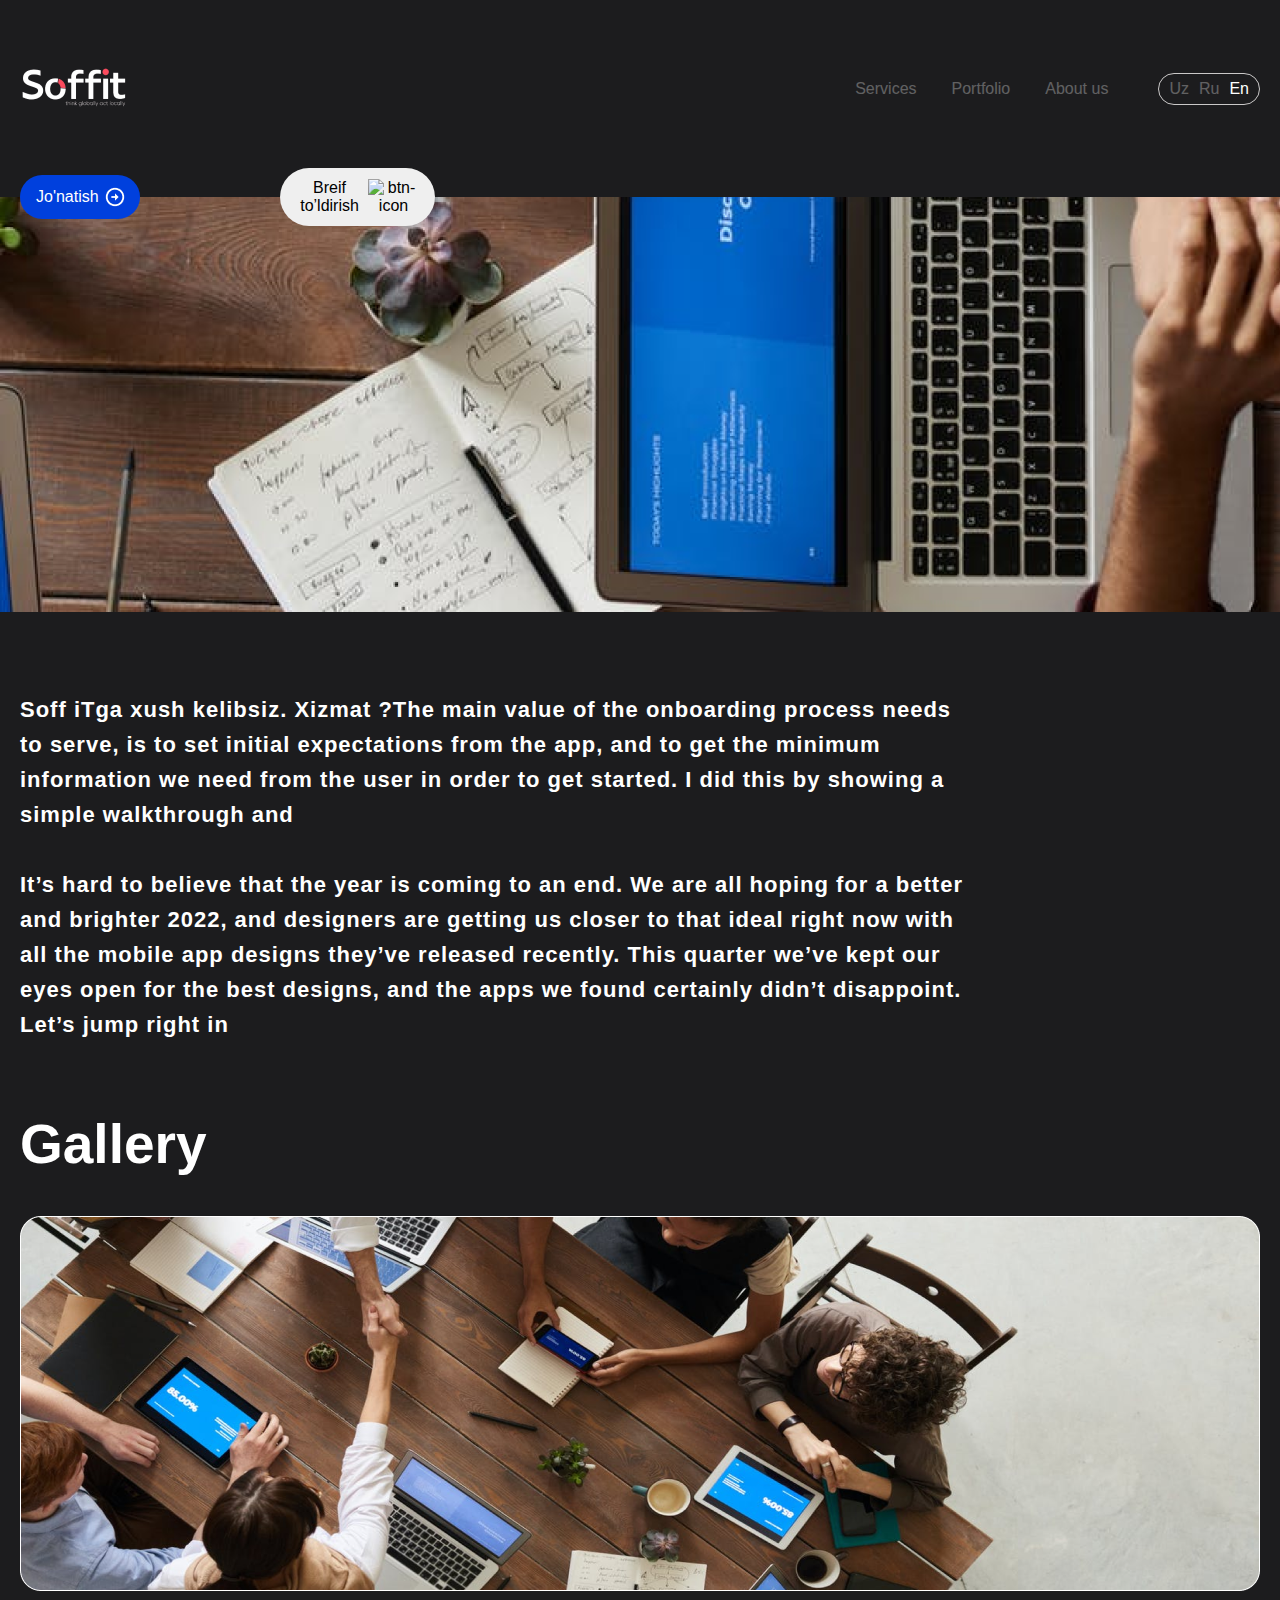
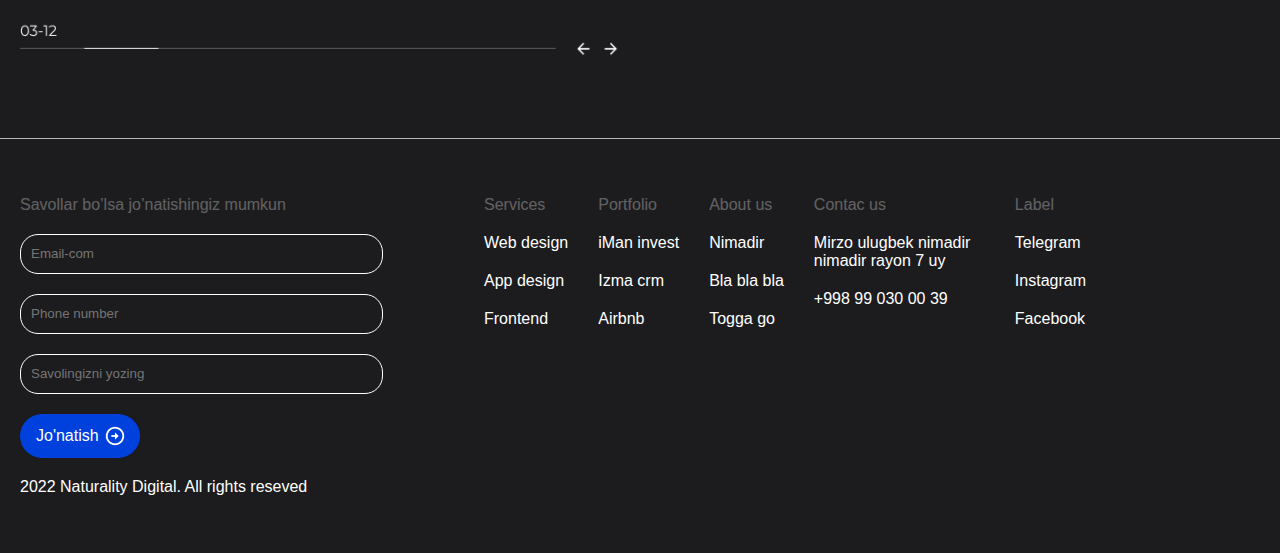
==== Pages/about.html @ 896dc00e "loiha" ====
<!DOCTYPE html>
<html lang="en">
  <head>
    <meta charset="UTF-8" />
    <meta name="viewport" content="width=device-width, initial-scale=1.0" />
    <link rel="stylesheet" href="../style/Style.css" />
    <title>Soffit</title>
  </head>
  <body>
    <div class="container">
      <header>
        <div class="content">
          <div class="logo">
            <a href="#">
              <img src="../img/logo.png" alt="site_logo" />
            </a>
          </div>
          <div class="headrer_col">
            <nav>
              <ul>
                <li><a href="#"> Services </a></li>
                <li><a href="#"> Portfolio </a></li>
                <li><a href="#"> About us </a></li>
              </ul>
            </nav>
            <div class="lang">
              <span>Uz</span>
              <span>Ru</span>
              <span class="lang_item">En</span>
            </div>
          </div>
        </div>
      </header>
      <main class="home-main">
        <div class="main-content">
          <button class="btn">
            Jo'natish
            <img src="../img/btn.png" alt="btn-icon" />
          </button>
          <button class="btn-whit">
            Breif to’ldirish
            <img src="../img/fr.png" alt="btn-icon" />
          </button>
        </div>
        <div class="main-about-img"></div>
        <div class="main-about-title">
          <div class="main-text">
            <p>
              Soff iTga xush kelibsiz. Xizmat ?The main value of the onboarding
              process needs to serve, is to set initial expectations from the
              app, and to get the minimum information we need from the user in
              order to get started. I did this by showing a simple walkthrough
              and
            </p>
            <p>
              It’s hard to believe that the year is coming to an end. We are all
              hoping for a better and brighter 2022, and designers are getting
              us closer to that ideal right now with all the mobile app designs
              they’ve released recently. This quarter we’ve kept our eyes open
              for the best designs, and the apps we found certainly didn’t
              disappoint. Let’s jump right in
            </p>

            <h2>Gallery</h2>
          </div>
        </div>
      </main>
      <section class="abot-img">
        <img src="../img/about.png" alt="img" />
        <img src="../img/about1.png" alt="img" />
      </section>
      <footer>
        <div class="footer-content">
          <div class="col">
            <p>Savollar bo’lsa jo’natishingiz mumkun</p>
            <input type="email" placeholder="Email-com" />
            <input type="tex" placeholder="Phone number" />
            <input type="tex" placeholder="Savolingizni yozing" />
            <button class="btn">
              Jo'natish
              <img src="../img/btn.png" alt="btn-icon" />
            </button>
            <p>2022 Naturality Digital. All rights reseved</p>
          </div>
          <div class="links">
            <div class="col">
              <p>Services</p>
              <p>Web design</p>
              <p>App design</p>
              <p>Frontend</p>
            </div>
            <div class="col">
              <p>Portfolio</p>
              <p>iMan invest</p>
              <p>Izma crm</p>
              <p>Airbnb</p>
            </div>
            <div class="col">
              <p>About us</p>
              <p>Nimadir</p>
              <p>Bla bla bla</p>
              <p>Togga go</p>
            </div>
            <div class="col">
              <p>Contac us</p>
              <p>Mirzo ulugbek nimadir nimadir rayon 7 uy</p>
              <p>+998 99 030 00 39</p>
            </div>
            <div class="col">
              <p>Label</p>
              <p>Telegram</p>
              <p>Instagram</p>
              <p>Facebook</p>
            </div>
          </div>
        </div>
      </footer>
    </div>
    <script src="../javascript/App.js"></script>
  </body>
</html>
---- style/Style.css ----
/* default style  */

* {
  margin: 0;
  padding: 0;
  box-sizing: border-box;
}

.btn {
  display: flex;
  gap: 5px;
  align-items: center;
  padding: 10px 15px;
  border: none;
  background: rgb(0, 64, 221);
  width: 120px;
  border-radius: 50px;
  transition: all 0.5s;
  color: white;
  font-size: 16px;
  border: 1px solid transparent;
}
.btn:hover {
  background-color: transparent;
  cursor: pointer;
  border-color: white;
}
.btn:hover img {
  background-color: transparent;
}

body {
  font-family: sans-serif;
  background-color: #1c1c1e;
}
.container {
  width: 100%;
}
/* header stayle  */
header {
  width: 100%;
  margin-top: 65px;
}
.content {
  display: flex;
  align-items: center;
  justify-content: space-between;
  width: 1240px;
  margin-left: auto;
  margin-right: auto;
}
.headrer_col {
  display: flex;
  align-items: center;
}
.headrer_col nav ul {
  display: flex;
  align-items: center;
  list-style: none;
  gap: 35px;
}
.headrer_col {
  gap: 50px;
}
.lang {
  border: 1px solid rgb(202, 200, 200);
  border-radius: 75px;
  padding: 6px 10px;
  display: flex;
  gap: 10px;
}
.lang span {
  font-size: 16px;
  font-weight: 500;
}
.lang span:nth-child(1),
.lang span:nth-child(2) {
  color: rgb(255, 255, 255);
  opacity: 0.3;
}
.lang {
  color: white;
}
.headrer_col a {
  text-decoration: none;
  color: rgb(255, 255, 255);
  opacity: 0.3;
}
/* main stayle  */

.home-main {
  position: relative;
  margin-top: 85px;
}
.services-main {
  margin-top: 25px;
}
.main-content {
  display: flex;
  align-items: center;
  margin: 0 auto;
  width: 1240px;
}
.main-content .btn {
  position: absolute;
}
.btn-whit {
  cursor: pointer;
  position: absolute;
  left: 280px;
  display: flex;
  gap: 5px;
  align-items: center;
  padding: 10px 15px;
  border: none;

  width: 155px;
  border-radius: 50px;
  transition: all 0.5s;
  color: rgb(0, 0, 0);
  font-size: 16px;
  border: 1px solid transparent;
}
.main-img {
  width: 100%;
  height: 415px;
  background-image: url(../img/hero_img.png);
  background-repeat: no-repeat;
  background-size: cover;
}
.main-about-img {
  width: 100%;
  height: 415px;
  background-image: url(../img/aboutImg.png);
  background-repeat: no-repeat;
  background-size: cover;
}
.main-title {
  height: 400px;
  width: 1240px;
  display: flex;
  justify-content: space-between;
  align-items: center;
  margin-left: auto;
  margin-right: auto;
}
.main-about-title {
  margin-top: 80px;
  height: max-content;
  width: 1240px;
  margin-left: auto;
  margin-right: auto;
}
.main-text p {
  margin-bottom: 35px;
  width: 950px;
  height: auto;
  line-height: 35px;
  letter-spacing: 1px;
  font-size: 22px;
  font-weight: 700;
  color: white;
}
.main-text h2 {
  margin-top: 70px;
  font-size: 55px;
  font-weight: 700;
  color: white;
}

/* section stayle  */
section {
  width: 100%;
  margin-bottom: 80px;
}
.desing__card {
  display: flex;
  padding: 40px;
  flex-direction: column;
  width: 406px;
  height: 509px;
  justify-content: space-between;
  border: 1px solid rgb(255, 255, 255);
}
.card__header h2 {
  color: rgb(255, 255, 255);
  font-size: 32px;
  font-weight: 700;
  line-height: 40px;
  letter-spacing: 0%;
  text-align: left;
}
.card__main p {
  color: rgb(255, 255, 255);
  font-size: 16px;
  width: 305px;
  font-weight: 500;
  line-height: 28px;
  letter-spacing: 0%;
  text-align: left;
  height: 112px;
}
.card__footer button {
  border: 1px solid rgb(255, 255, 255);
  border-radius: 50px;
  color: rgb(255, 255, 255);
  font-size: 16px;
  font-weight: 600;
  line-height: 22px;
  letter-spacing: 0%;
  text-align: left;
  padding: 10px 15px;
  display: flex;
  align-items: center;
  background-color: transparent;
  gap: 6.83px;
  transition: all 0.3s;
}
.card__footer button:hover {
  background: rgb(0, 64, 221);
  cursor: pointer;
}
.card__footer button:hover img {
  background-color: transparent;
}
.card__footer button img {
  transition: all 0.3s;
}

.content-item {
  width: 100%;
  height: 415px;
  background-image: url(../img/item.png);
  background-repeat: no-repeat;
  background-size: cover;
}

.card__wrapper {
  display: flex;
  justify-content: center;
  width: 100%;
  overflow: auto;
  padding-bottom: 100px;
}

::-webkit-scrollbar {
  height: 2px;
  background-color: rgb(255, 255, 255);
}

::-webkit-scrollbar-track {
  border-radius: 210px;
  background-color: gray;
}

::-webkit-scrollbar-thumb {
  background: rgb(255, 254, 254);
  border-radius: 210px;
}

/* portifolio-page stayle  */
.portifolio-page {
  width: 1240px;
  margin-left: auto;
  margin-right: auto;
}
.portifolio-page h2 {
  font-size: 55px;
  color: white;
  margin-bottom: 30px;
  font-weight: 700;
}
.imgs {
  margin-bottom: 100px;
}
/* footer stayle  */
.footer-content {
  display: flex;
  align-items: start;
  gap: 101px;
  width: 1240px;
  margin-left: auto;
  margin-right: auto;
}
.footer-content .col {
  display: flex;
  flex-direction: column;
  gap: 20px;
}

.scrol-button {
  border: 1px solid white;
  width: 56px;
  height: 76px;
  border-radius: 80px;
  backdrop-filter: blur(94px);
  background: rgba(255, 255, 255, 0.2);
  display: flex;
  align-items: center;
  justify-content: center;
}

footer {
  width: 100%;
  height: 415px;
  display: flex;
  align-items: center;
  border-top: 1px solid rgb(182, 182, 182);
}
.footer-content .col p {
  color: rgb(255, 255, 255);
}
.footer-content .col input {
  width: 363px;
  height: 40px;
  background-color: transparent;
  border: none;
  outline: none;
  border: 1.5px solid white;
  padding: 0px 10px;
  border-radius: 18px;
  color: aliceblue;
}
.footer-content .col:nth-child(4) p:nth-child(2) {
  max-width: 171px;
  text-wrap: wrap;
}
.footer-content .col p:nth-child(1) {
  color: rgb(255, 255, 255);
  opacity: 0.3;
}
.links {
  display: flex;
  flex-wrap: wrap;
  gap: 30px;
}
@media screen and (max-width: 764px) {
  .footer-content {
    flex-direction: column-reverse;
  }
  .links {
    margin: 200px auto;
    margin-bottom: 0px;
  }
  .col {
    margin: 0px auto;
  }
}
@media screen and (max-width: 364px) {
  .footer-content {
    flex-direction: column-reverse;
  }
  .links {
    margin-top: 400px;
  }
}

/* services style  */
.all__cards__header {
  width: 1240px;
  margin: 0px auto;
}
.all__cards__header h2 {
  margin-bottom: 30px;
  color: rgb(255, 255, 255);
  font-size: 35px;
  font-weight: 700;
  line-height: 48px;
  letter-spacing: 0%;
  text-align: left;
}
.Slider-title {
  margin-top: 50px;
  width: 1240px;
  margin-left: auto;
  margin-right: auto;
}

/* portifolio-main stayle  */
.portifolio-main {
  margin-top: 50px;
}

/* about stayle  */
.abot-img {
  margin-top: 40px;
  display: flex;
  flex-direction: column;
  gap: 30px;
  width: 1240px;
  margin-left: auto;
  margin-right: auto;
}

.abot-img img:nth-child(2) {
  width: 600px;
}

/* login page  */

.send__info__wrapper label p {
  display: block;
  color: rgb(255, 255, 255);
  font-size: 16px;
  font-weight: 600;
  line-height: 23px;
  letter-spacing: 0%;
  text-align: left;
  margin-bottom: 10px;
}
.send__info__wrapper {
  width: 1240px;
  display: flex;
  justify-content: space-between;
  border-top: 1px solid white;
  margin: 0px auto;
  padding-top: 50.5px;
}

.send__info__wrapper label input,
select,
textarea {
  display: block;
  box-sizing: border-box;
  color: rgb(255, 255, 255);
  border: 1px solid rgb(255, 255, 255);
  border-radius: 25px;
  padding: 14px 25px;
  backdrop-filter: blur(174px);
  background: rgba(255, 255, 255, 0.1);
}
.name,
.contact,
.select {
  display: flex;
  gap: 30px;
}
.send__info__wrapper form {
  display: flex;
  flex-direction: column;
  gap: 20px;
}
.send__info__wrapper textarea {
  resize: none;
  width: 711px;
  height: 168px;
  border-radius: 25px;
  backdrop-filter: blur(174px);
}

.card__footer button {
  border-radius: 50px;
  color: rgb(255, 255, 255);
  font-size: 16px;
  font-weight: 600;
  line-height: 22px;
  letter-spacing: 0%;
  background: rgb(0, 64, 221);
  text-align: left;
  padding: 10px 15px;
  border: 2px solid rgb(0, 64, 221);
  display: flex;
  align-items: center;
  gap: 6.83px;
  transition: all 0.3s;
}
.card__footer button:hover {
  background: transparent;
  cursor: pointer;
  border: 2px solid white;
}
.card__footer button:hover img {
  background: rgb(0, 64, 221);
  background: transparent;
}
.card__footer button img {
  transition: all 0.3s;
}
.card__footer button img {
  background-color: transparent;
}

.info__text h2 {
  color: rgb(255, 255, 255);
  font-size: 28px;
  font-weight: 700;
  width: 219px;
  line-height: 40px;
  letter-spacing: 0%;
  text-align: left;
  margin-bottom: 30px;
}

.info__text p {
  color: rgb(255, 255, 255);
  opacity: 0.6;
  font-size: 16px;
  font-weight: 500;
  width: 440px;
  line-height: 26px;
  letter-spacing: 0%;
  text-align: left;
}
@media screen and (max-width: 1240px) {
  .send__info__wrapper {
    display: flex;
    gap: 30px;
    width: 711px;
    flex-direction: column-reverse;
  }
  .send__info__wrapper form {
    width: 711px;
    margin: 0px auto;
  }
  .info__text {
    width: 440px;
    margin: 0px auto;
    text-align: center;
  }
}
@media screen and (max-width: 711px) {
  .send__info__wrapper {
    display: flex;
    gap: 30px;
    width: 340px;
    flex-direction: column-reverse;
  }
  .send__info__wrapper form {
    width: 340px;
    margin: 0px auto;
  }
  .info__text {
    width: 340px;
    margin: 0px auto;
  }
  .info__text p {
    max-width: 340px;
    height: auto;
    font-size: 12px;
  }
  .name,
  .contact,
  .select {
    display: block;
    gap: 30px;
  }
  .send__info__wrapper label input,
  select,
  textarea {
    width: 343px;
    display: block;
  }
  .send__info__wrapper label input,
  select,
  textarea {
    max-width: 343px;
    min-width: 343px;
  }
  .send__info__wrapper label {
    width: 343px;
  }
}
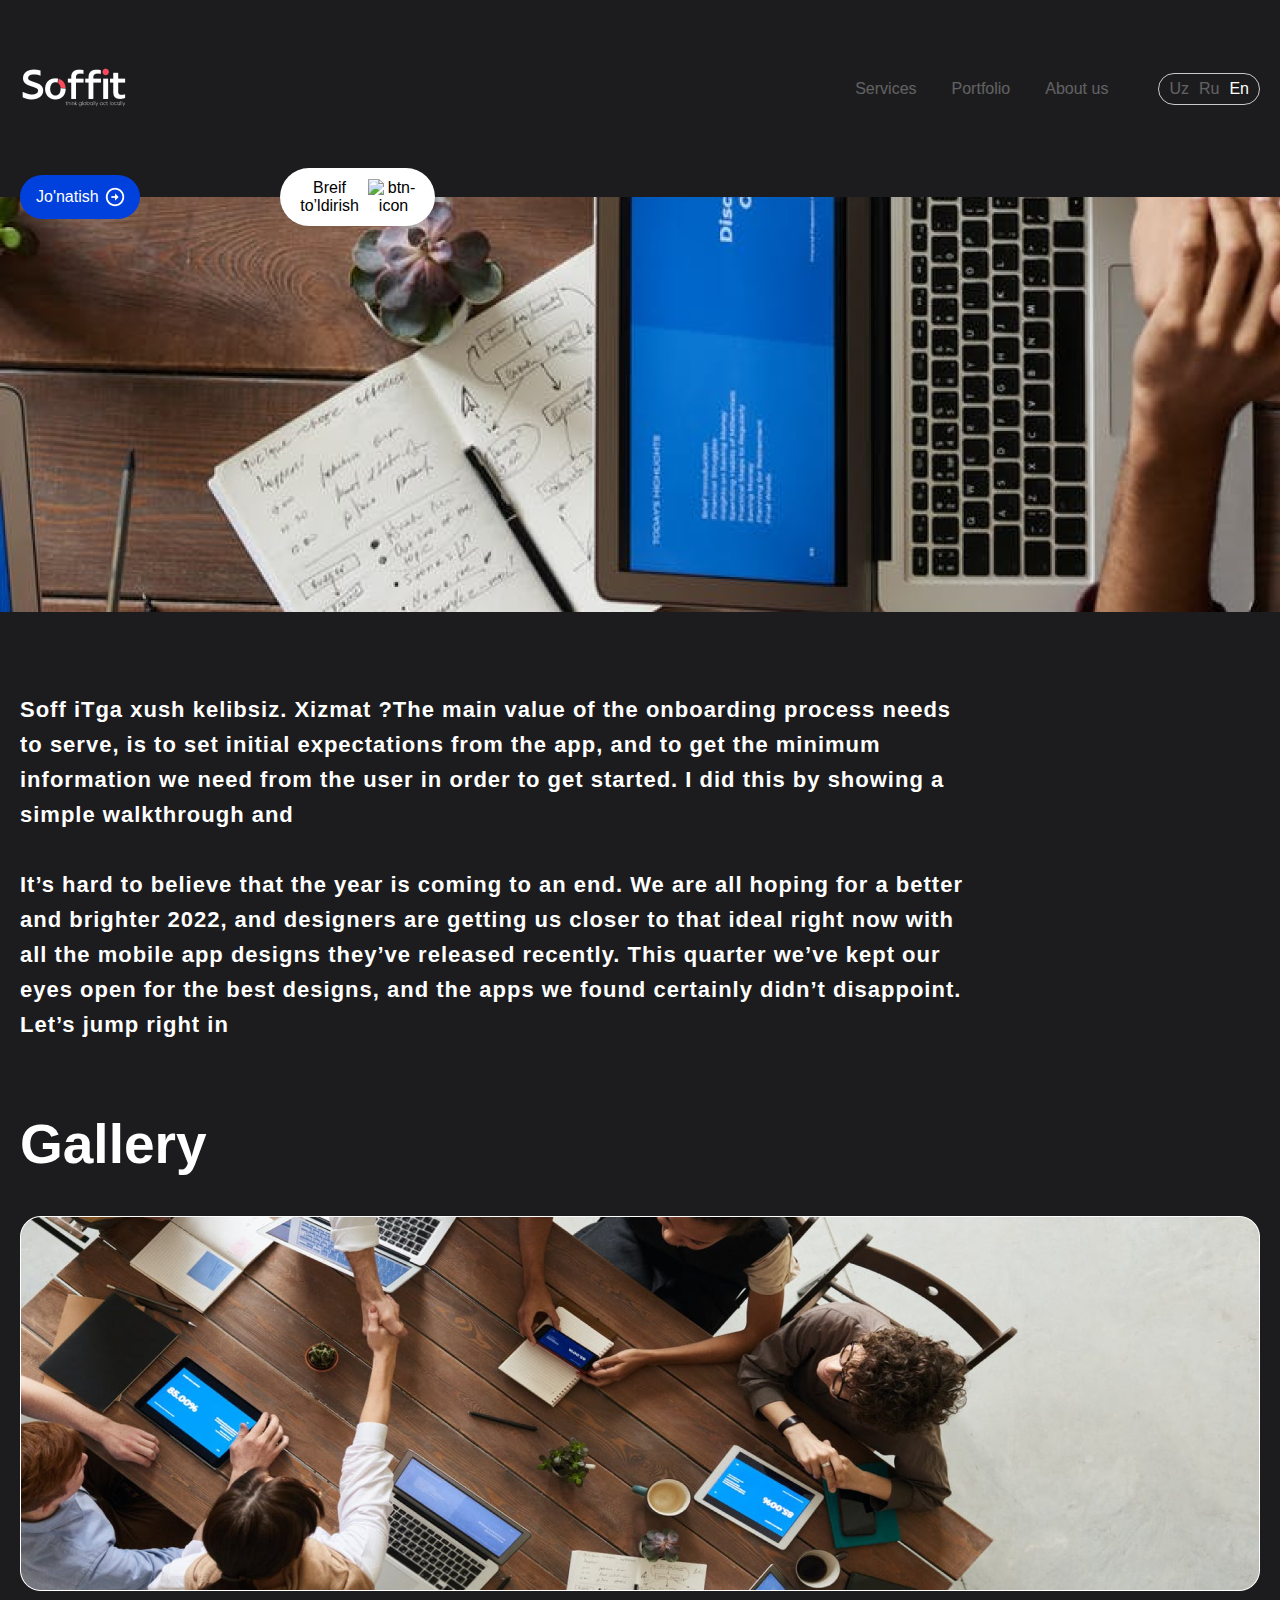
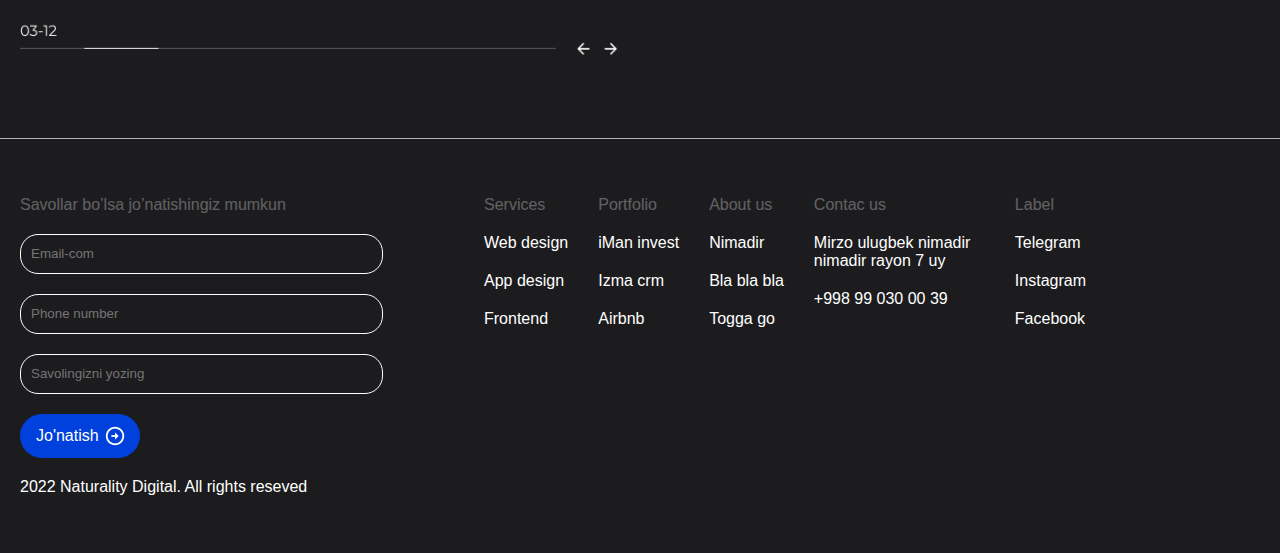
==== commit 6e8abfa0: "go" ====
--- a/Pages/about.html
+++ b/Pages/about.html
@@ -15,6 +15,18 @@
               <img src="../img/logo.png" alt="site_logo" />
             </a>
           </div>
+          <div class="hamburger">
+            <img width="20" height="20" src="../img/hamburger.svg" alt="">
+            <div class="navs">
+              <nav>
+                <ul>
+                  <li><a href="#"> Services </a></li>
+                  <li><a href="#"> Portfolio </a></li>
+                  <li><a href="#"> About us </a></li>
+                </ul>
+              </nav>
+            </div>
+          </div>
           <div class="headrer_col">
             <nav>
               <ul>
@@ -31,6 +43,8 @@
           </div>
         </div>
       </header>
+      <script src="./header.js"></script>
+
       <main class="home-main">
         <div class="main-content">
           <button class="btn">
--- a/style/Style.css
+++ b/style/Style.css
@@ -21,8 +21,9 @@
   border: 1px solid transparent;
 }
 .btn:hover {
-  background-color: transparent;
+  background: rgb(41, 80, 188);
   cursor: pointer;
+  color: rgb(254, 254, 254);
   border-color: white;
 }
 .btn:hover img {
@@ -37,6 +38,13 @@
   width: 100%;
 }
 /* header stayle  */
+* {
+  margin: 0;
+  padding: 0;
+  box-sizing: border-box;
+  font-family: "Manrope", sans-serif;
+  background: #1c1c1e;
+}
 header {
   width: 100%;
   margin-top: 65px;
@@ -86,6 +94,62 @@
   color: rgb(255, 255, 255);
   opacity: 0.3;
 }
+.hamburger,
+.navs {
+  display: none;
+}
+.hamburger .navs ul {
+  list-style: none;
+}
+.hamburger .navs a {
+  text-decoration: none;
+  color: rgb(255, 255, 255);
+  opacity: 0.3;
+}
+@media screen and (max-width: 1240px) {
+  header,
+  .content {
+    margin-left: auto;
+    margin-right: auto;
+    width: 998px;
+  }
+}
+@media screen and (max-width: 998px) {
+  header,
+  .content {
+    margin-left: auto;
+    margin-right: auto;
+    width: 720px;
+  }
+}
+@media screen and (max-width: 720px) {
+  header,
+  .content {
+    margin-left: auto;
+    margin-right: auto;
+    width: 512px;
+  }
+  .hamburger {
+    display: block;
+  }
+  .headrer_col {
+    display: none;
+  }
+}
+@media screen and (max-width: 512px) {
+  header,
+  .content {
+    margin-left: auto;
+    margin-right: auto;
+    width: 270px;
+  }
+  .hamburger {
+    display: block;
+  }
+  .headrer_col {
+    display: none;
+  }
+}
 /* main stayle  */
 
 .home-main {
@@ -113,7 +177,7 @@
   align-items: center;
   padding: 10px 15px;
   border: none;
-
+  background: white;
   width: 155px;
   border-radius: 50px;
   transition: all 0.5s;
@@ -121,6 +185,13 @@
   font-size: 16px;
   border: 1px solid transparent;
 }
+.btn-whit img {
+  background: transparent;
+}
+.btn img {
+  background: transparent;
+}
+
 .main-img {
   width: 100%;
   height: 415px;
